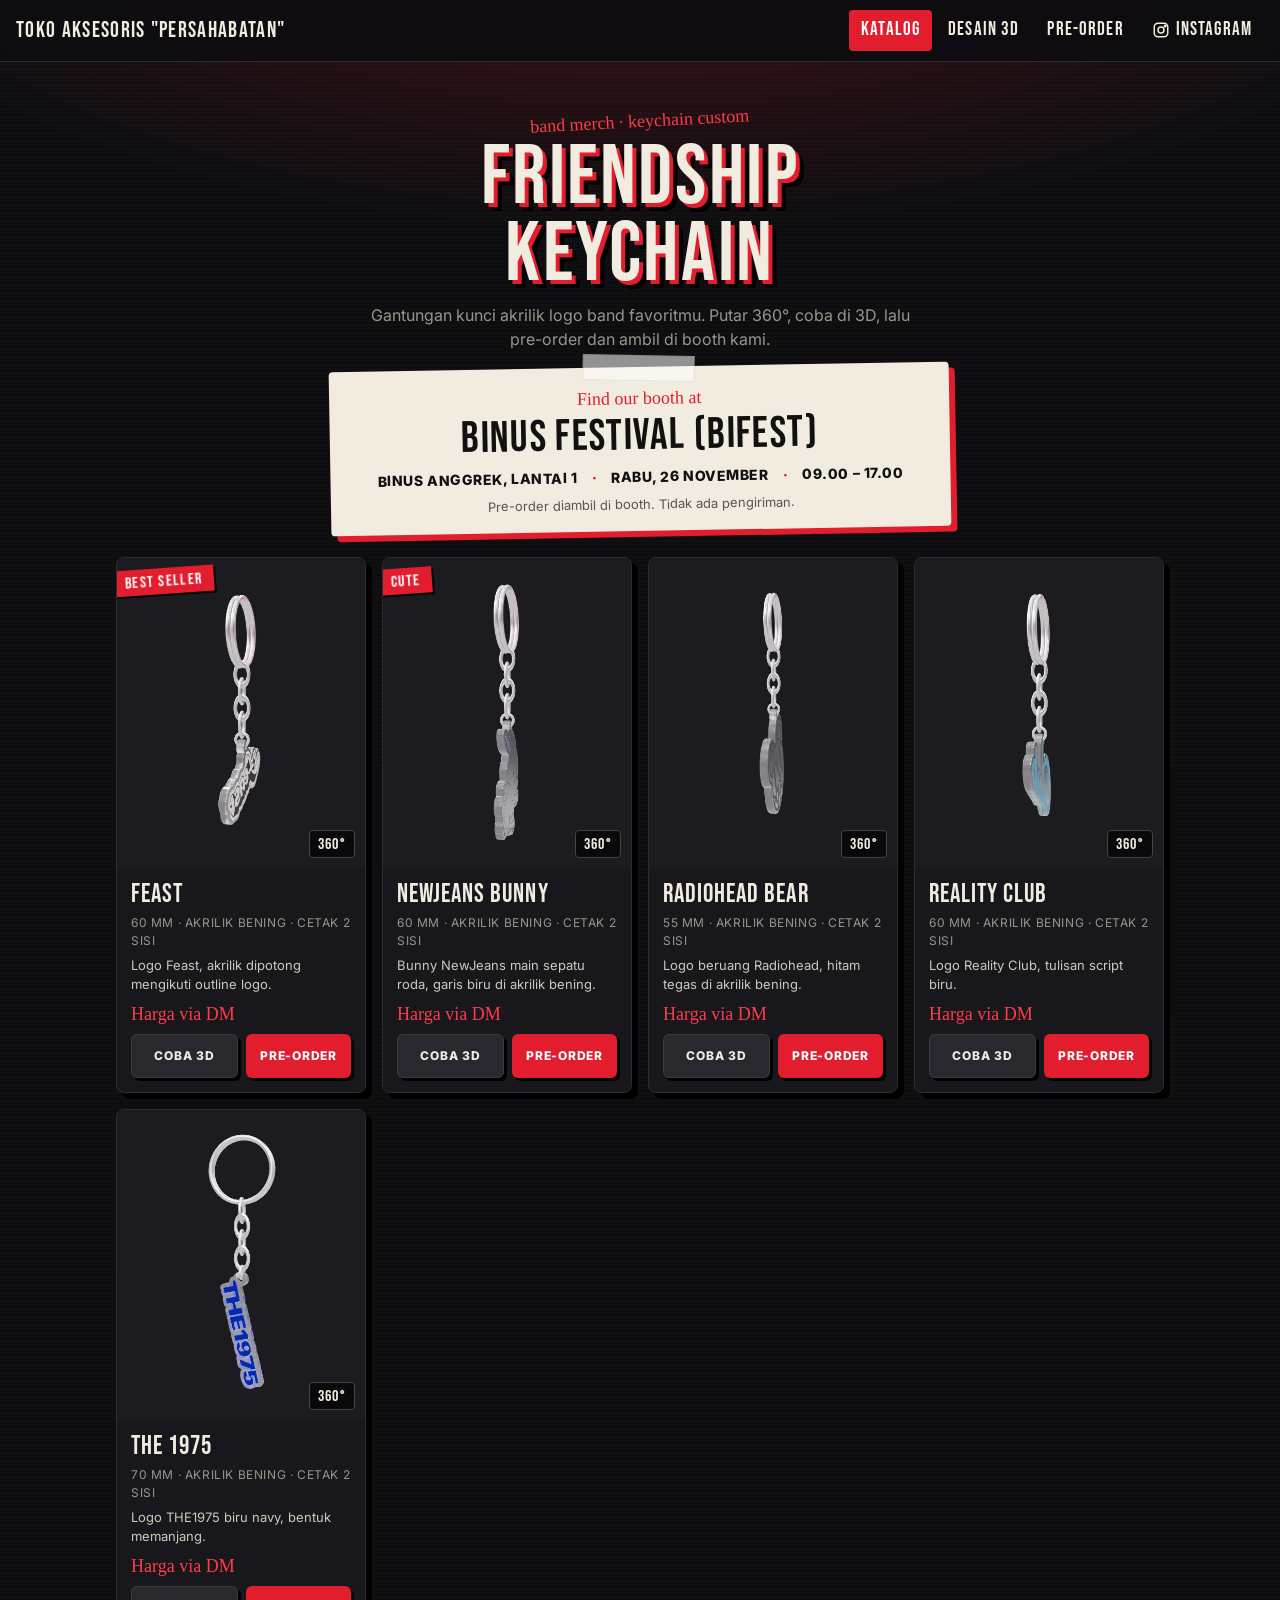
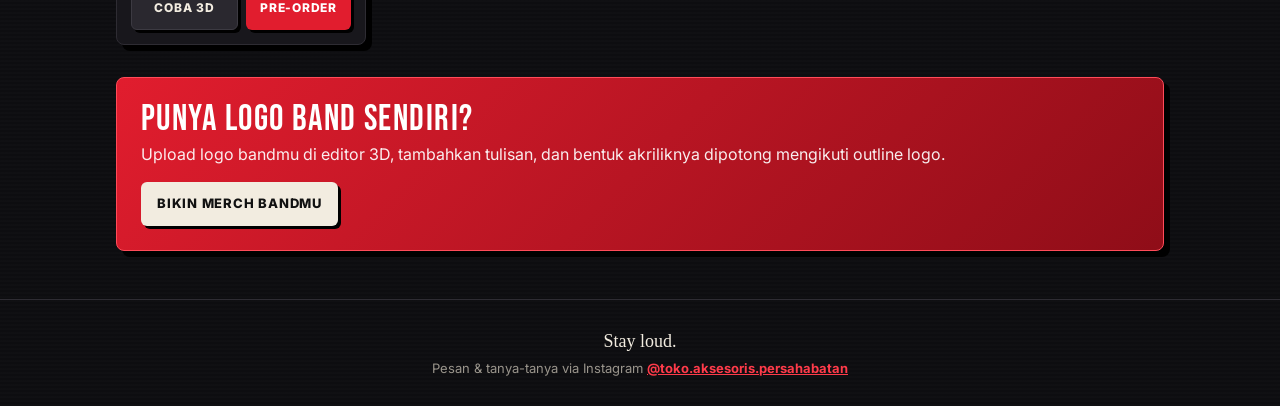
==== index.html @ af5c01f1 "Tambah metadata (Open Graph/Twitter), OG image, favicon, dan QR code poster" ====
<!DOCTYPE html>
<html lang="id">
<head>
<meta charset="UTF-8" />
<meta name="viewport" content="width=device-width, initial-scale=1.0, viewport-fit=cover" />
<title>Friendship KeyChain - Toko Aksesoris "Persahabatan"</title>
<meta name="description" content="Gantungan kunci akrilik logo band custom. Pre-order lewat Instagram, ambil di booth Binus Festival (Bifest)." />
<meta name="theme-color" content="#0d0d10" />
<link rel="canonical" href="https://friendshipmerch.vercel.app/" />
<meta property="og:type" content="website" />
<meta property="og:site_name" content="Friendship KeyChain" />
<meta property="og:url" content="https://friendshipmerch.vercel.app/" />
<meta property="og:title" content="Friendship KeyChain - Toko Aksesoris &quot;Persahabatan&quot;" />
<meta property="og:description" content="Gantungan kunci akrilik logo band custom. Pre-order lewat Instagram, ambil di booth Binus Festival (Bifest)." />
<meta property="og:image" content="https://friendshipmerch.vercel.app/og-image.png" />
<meta property="og:image:width" content="1200" />
<meta property="og:image:height" content="630" />
<meta property="og:image:alt" content="Friendship KeyChain - gantungan kunci akrilik band merch" />
<meta name="twitter:card" content="summary_large_image" />
<meta name="twitter:title" content="Friendship KeyChain - Toko Aksesoris &quot;Persahabatan&quot;" />
<meta name="twitter:description" content="Gantungan kunci akrilik logo band custom. Pre-order lewat Instagram, ambil di booth Binus Festival (Bifest)." />
<meta name="twitter:image" content="https://friendshipmerch.vercel.app/og-image.png" />
<link rel="icon" href="/favicon.svg" type="image/svg+xml" />
<link rel="apple-touch-icon" href="/icon-180.png" />
<link rel="preconnect" href="https://fonts.googleapis.com" />
<link rel="preconnect" href="https://fonts.gstatic.com" crossorigin />
<link rel="stylesheet" href="https://fonts.googleapis.com/css2?family=Bebas+Neue&family=Inter:wght@400;600;800&family=Permanent+Marker&display=swap" />
<link rel="stylesheet" href="assets/site.css" />
<script src="assets/shop.js"></script>
</head>
<body>
<header class="topnav">
  <a class="brand" href="index.html"><span class="shopName"></span></a>
  <nav>
    <a href="index.html" class="active">Katalog</a>
    <a href="desain.html">Desain 3D</a>
    <a href="preorder.html">Pre-order</a>
    <a class="ig igLink" target="_blank" rel="noopener" aria-label="Instagram">
      <svg class="ig-icon" viewBox="0 0 24 24" fill="none" stroke="currentColor" stroke-width="2" aria-hidden="true"><rect x="3" y="3" width="18" height="18" rx="5"/><circle cx="12" cy="12" r="4"/><circle cx="17.5" cy="6.5" r="1" fill="currentColor"/></svg>
      <span class="txt">Instagram</span>
    </a>
  </nav>
</header>

<main class="wrap">
  <section class="hero">
    <div class="kicker">band merch · keychain custom</div>
    <h1>Friendship<br />KeyChain</h1>
    <p>Gantungan kunci akrilik logo band favoritmu. Putar 360°, coba di 3D, lalu pre-order dan ambil di booth kami.</p>
  </section>

  <section class="event" aria-label="Lokasi booth">
    <div class="pin">Find our booth at</div>
    <div class="event-name js-event-nama"></div>
    <div class="event-info"><span class="js-event-lokasi"></span><span class="js-event-hari"></span><span class="js-event-jam"></span></div>
    <div class="event-note">Pre-order diambil di booth. Tidak ada pengiriman.</div>
  </section>

  <div class="grid" id="grid"></div>

  <section class="cta">
    <div>
      <h2>Punya logo band sendiri?</h2>
      <p>Upload logo bandmu di editor 3D, tambahkan tulisan, dan bentuk akriliknya dipotong mengikuti outline logo.</p>
    </div>
    <a class="btn" href="desain.html">Bikin merch bandmu</a>
  </section>
</main>

<footer>
  <span class="tag">Stay loud.</span>
  Pesan &amp; tanya-tanya via Instagram <a class="igLink igHandle" target="_blank" rel="noopener"></a>
</footer>

<script>
  document.querySelectorAll('.shopName').forEach(e => e.textContent = SHOP.nama);
  document.querySelectorAll('.igLink').forEach(a => a.href = SHOP_UTIL.igUrl());
  document.querySelectorAll('.igHandle').forEach(a => a.textContent = '@' + SHOP.instagram);
  for (const k of ['nama', 'lokasi', 'hari', 'jam']) document.querySelectorAll('.js-event-' + k).forEach(e => e.textContent = SHOP.event[k]);

  // Videos play (muted, looping) only while visible, to save battery/data on phones
  const io = 'IntersectionObserver' in window ? new IntersectionObserver(entries => {
    for (const e of entries) {
      const v = e.target;
      if (e.isIntersecting) { loadVideo(v); v.play().catch(() => {}); }
      else v.pause();
    }
  }, { threshold: 0.35 }) : null;
  const reduceMotion = matchMedia('(prefers-reduced-motion: reduce)').matches;
  // MP4 (H.264) for Safari/iPhone + most browsers, WebM (VP9) as fallback for browsers without H.264
  function loadVideo(v) {
    if (v.dataset.loaded || !v.dataset.src) return;
    v.dataset.loaded = '1';
    for (const [src, type] of [[v.dataset.src, 'video/mp4'], [v.dataset.src.replace(/\.mp4$/, '.webm'), 'video/webm']]) {
      const so = document.createElement('source'); so.src = src; so.type = type; v.append(so);
    }
    v.lastElementChild.addEventListener('error', () => v.remove()); // no playable video → keep the still image
    v.load();
  }

  const grid = document.getElementById('grid');
  for (const p of KATALOG) {
    const card = document.createElement('article');
    card.className = 'card';
    card.innerHTML = `
      <div class="thumb">
        <img alt="" loading="lazy">
        <video muted loop playsinline preload="none" aria-hidden="true"></video>
        <span class="badge" hidden></span>
        <span class="spin" hidden>360°</span>
      </div>
      <div class="body">
        <h3></h3>
        <div class="spek"></div>
        <p class="desc"></p>
        <div class="price"></div>
        <div class="btn-row">
          <a class="btn secondary try">Coba 3D</a>
          <a class="btn order">Pre-order</a>
        </div>
      </div>`;
    const img = card.querySelector('img'), vid = card.querySelector('video');
    img.src = p.gambar; img.alt = p.nama;
    if (p.video && !reduceMotion) {
      vid.poster = p.gambar; vid.dataset.src = p.video;
      vid.addEventListener('playing', () => card.classList.add('playing'), { once: true });
      card.querySelector('.spin').hidden = false;
      if (io) io.observe(vid); else { vid.autoplay = true; loadVideo(vid); }
    } else vid.remove();
    card.querySelector('h3').textContent = p.nama;
    if (p.badge) { const bd = card.querySelector('.badge'); bd.textContent = p.badge; bd.hidden = false; }
    card.querySelector('.spek').textContent = p.spek;
    card.querySelector('.desc').textContent = p.deskripsi;
    card.querySelector('.price').textContent = SHOP_UTIL.harga(p.harga);
    card.querySelector('.try').href = 'desain.html?produk=' + encodeURIComponent(p.id);
    card.querySelector('.order').href = 'preorder.html?produk=' + encodeURIComponent(p.id);
    grid.append(card);
  }
</script>
</body>
</html>
---- assets/site.css ----
/* Shared band-merch theme for katalog.html & preorder.html */
* { box-sizing: border-box; }
:root {
  --red: #e11d2e; --red-hi: #ff3b4a; --amber: #ff6a00; --ink: #0d0d10; --ink-2: #141317;
  --paper: #f2ece0; --muted: #9a958c; --card: #18171c; --line: #2e2c33; --field: #1f1e24; --radius: 8px;
  --display: "Bebas Neue", Impact, "Arial Narrow", sans-serif; --marker: "Permanent Marker", "Comic Sans MS", cursive;
}
html { -webkit-text-size-adjust: 100%; }
body {
  margin: 0; font-family: Inter, system-ui, -apple-system, "Segoe UI", sans-serif; color: var(--paper); line-height: 1.5;
  background:
    radial-gradient(1200px 500px at 50% -120px, rgba(225,29,46,.28), transparent 70%),
    repeating-linear-gradient(0deg, rgba(255,255,255,.012) 0 2px, transparent 2px 4px),
    var(--ink);
  min-height: 100vh;
}
a { color: var(--red-hi); }
img { max-width: 100%; display: block; }

/* ---- Top nav ---- */
.topnav {
  position: sticky; top: 0; z-index: 20; display: flex; align-items: center; gap: 8px;
  padding: 10px 16px; padding-top: max(10px, env(safe-area-inset-top));
  background: rgba(13,13,16,.9); backdrop-filter: blur(10px); border-bottom: 1px solid var(--line);
}
.topnav .brand {
  font-family: var(--display); font-size: 22px; letter-spacing: .06em; color: var(--paper); text-decoration: none;
  margin-right: auto; white-space: nowrap; overflow: hidden; text-overflow: ellipsis;
}
.topnav nav { display: flex; gap: 4px; }
.topnav nav a {
  text-decoration: none; color: var(--paper); font-family: var(--display); font-size: 19px; letter-spacing: .06em;
  padding: 6px 12px; border-radius: 4px; white-space: nowrap;
}
.topnav nav a:hover { background: #24222a; }
.topnav nav a.active { background: var(--red); color: #fff; }
.topnav .ig { display: inline-flex; align-items: center; gap: 6px; }
.ig-icon { width: 18px; height: 18px; flex: none; }

/* ---- Layout ---- */
.wrap { max-width: 1080px; margin: 0 auto; padding: 28px 16px 48px; }
.hero { text-align: center; padding: 18px 0 8px; }
.hero .kicker {
  display: inline-block; font-family: var(--marker); color: var(--red-hi); font-size: 18px; transform: rotate(-3deg); margin-bottom: 4px;
}
.hero h1 {
  font-family: var(--display); font-weight: 400; font-size: clamp(44px, 10vw, 84px); line-height: .92; letter-spacing: .03em;
  margin: 0 0 10px; text-transform: uppercase; text-shadow: 4px 4px 0 var(--red), 8px 8px 0 #000;
}
.hero p { margin: 0 auto; color: var(--muted); max-width: 560px; }
.btn {
  display: inline-flex; align-items: center; justify-content: center; gap: 6px; padding: 11px 16px; border-radius: 6px;
  font-weight: 800; font-size: 13px; text-transform: uppercase; letter-spacing: .06em; text-decoration: none; border: none;
  cursor: pointer; background: var(--red); color: #fff; min-height: 44px; font-family: inherit; box-shadow: 3px 3px 0 #000;
}
.btn:active { transform: translate(2px, 2px); box-shadow: 1px 1px 0 #000; }
.btn.secondary { background: #2a282f; color: var(--paper); border: 1px solid #3c3a42; }
.btn.ghost { background: transparent; color: var(--paper); border: 1.5px solid var(--line); box-shadow: none; }
.btn:disabled { opacity: .5; cursor: not-allowed; }
.btn-row { display: flex; gap: 8px; flex-wrap: wrap; }

/* ---- Catalog ---- */
.filters { display: flex; gap: 6px; flex-wrap: wrap; justify-content: center; margin: 22px 0; }
.filters button {
  border: 1.5px solid var(--line); background: var(--card); color: var(--paper); padding: 6px 16px; border-radius: 4px;
  font-family: var(--display); font-size: 19px; letter-spacing: .06em; cursor: pointer; min-height: 38px;
}
.filters button.active { background: var(--red); color: #fff; border-color: var(--red); }
.grid { display: grid; grid-template-columns: repeat(auto-fill, minmax(230px, 1fr)); gap: 16px; }
.card {
  background: var(--card); border-radius: var(--radius); overflow: hidden; display: flex; flex-direction: column;
  border: 1px solid var(--line); box-shadow: 6px 6px 0 #000; transition: transform .15s, box-shadow .15s;
}
.card:hover { transform: translate(-2px, -2px); box-shadow: 8px 8px 0 var(--red); }
.card .thumb { aspect-ratio: 4 / 5; background: #111; overflow: hidden; position: relative; }
.card .thumb img, .card .thumb video { width: 100%; height: 100%; object-fit: cover; }
.card .thumb video { position: absolute; inset: 0; opacity: 0; transition: opacity .3s; }
.card.playing .thumb video { opacity: 1; }
.card .spin {
  position: absolute; right: 10px; bottom: 10px; background: rgba(0,0,0,.65); color: var(--paper); border: 1px solid #444;
  font-family: var(--display); font-size: 16px; letter-spacing: .06em; padding: 2px 8px 0; border-radius: 4px;
}

/* ---- Event banner (booth info) ---- */
.event {
  margin: 8px auto 26px; max-width: 620px; text-align: center; padding: 18px 18px 16px; position: relative;
  background: #f2ece0; color: #111; border-radius: 4px; transform: rotate(-1deg); box-shadow: 6px 6px 0 var(--red);
}
.event::before { /* tape */
  content: ""; position: absolute; top: -12px; left: 50%; width: 110px; height: 24px; transform: translateX(-50%) rotate(2deg);
  background: rgba(255,255,255,.55); border: 1px solid rgba(0,0,0,.08);
}
.event .pin { font-family: var(--marker); font-size: 18px; color: var(--red); }
.event-name { font-family: var(--display); font-size: clamp(30px, 7vw, 44px); line-height: 1; letter-spacing: .03em; margin: 2px 0 8px; }
.event-info { display: flex; flex-wrap: wrap; justify-content: center; gap: 6px 14px; font-weight: 800; font-size: 14px; text-transform: uppercase; letter-spacing: .04em; }
.event-info span + span::before { content: "·"; margin-right: 14px; color: var(--red); }
.event-note { margin-top: 8px; font-size: 13px; color: #555; }
.pickup {
  border: 1.5px dashed var(--red); border-radius: 6px; padding: 12px 14px; background: #1c1013; font-size: 14px;
}
.pickup strong { display: block; font-family: var(--display); font-size: 22px; font-weight: 400; letter-spacing: .05em; color: var(--paper); }
.card .badge {
  position: absolute; top: 10px; left: -4px; background: var(--red); color: #fff; font-family: var(--display); font-size: 16px;
  letter-spacing: .08em; padding: 2px 12px 0; transform: rotate(-4deg); box-shadow: 2px 2px 0 #000;
}
.card .body { padding: 14px; display: flex; flex-direction: column; gap: 6px; flex: 1; }
.card h3 { margin: 0; font-family: var(--display); font-weight: 400; font-size: 26px; letter-spacing: .04em; line-height: 1; }
.card .spek { font-size: 12px; color: var(--muted); text-transform: uppercase; letter-spacing: .05em; }
.card .desc { font-size: 13px; margin: 0; flex: 1; color: #cfc9bd; }
.card .price { font-family: var(--marker); color: var(--red-hi); font-size: 18px; }
.card .btn-row .btn { flex: 1; padding: 10px; font-size: 12px; }
.cta {
  margin-top: 32px; background: linear-gradient(135deg, var(--red), #8f0d18); color: #fff; border-radius: var(--radius);
  padding: 24px; display: flex; gap: 16px; align-items: center; justify-content: space-between; flex-wrap: wrap;
  box-shadow: 6px 6px 0 #000; border: 1px solid #ff4b59;
}
.cta h2 { margin: 0 0 4px; font-family: var(--display); font-weight: 400; font-size: 36px; letter-spacing: .04em; line-height: 1; }
.cta p { margin: 0; opacity: .92; }
.cta .btn { background: var(--paper); color: #111; }

/* ---- Pre-order form ---- */
.po { display: grid; grid-template-columns: 1fr 340px; gap: 20px; align-items: start; }
.panel { background: var(--card); border-radius: var(--radius); padding: 18px; border: 1px solid var(--line); box-shadow: 6px 6px 0 #000; }
.panel h2 { font-family: var(--display); font-weight: 400; font-size: 28px; letter-spacing: .05em; margin: 0 0 4px; line-height: 1; }
.panel h2 + .hint { margin-top: 0; }
fieldset { border: none; padding: 0; margin: 0 0 18px; }
legend { font-family: var(--display); font-size: 22px; letter-spacing: .08em; color: var(--red-hi); margin-bottom: 6px; }
.field { margin-bottom: 12px; }
.field label { display: block; font-weight: 600; font-size: 14px; margin-bottom: 4px; }
.field label .req { color: var(--red-hi); }
.field input, .field select, .field textarea {
  width: 100%; padding: 11px 12px; border-radius: 6px; border: 1.5px solid var(--line); font-size: 16px; /* 16px = no iOS zoom */
  background: var(--field); color: var(--paper); font-family: inherit; color-scheme: dark;
}
.field input::placeholder, .field textarea::placeholder { color: #6f6a62; }
.field textarea { min-height: 84px; resize: vertical; }
.field input:focus, .field select:focus, .field textarea:focus { outline: none; border-color: var(--red); box-shadow: 0 0 0 3px rgba(225,29,46,.25); }
.field.invalid input, .field.invalid select, .field.invalid textarea { border-color: var(--red-hi); }
.field .err { color: #ff6b75; font-size: 12px; margin-top: 4px; display: none; }
.field.invalid .err { display: block; }
.two { display: grid; grid-template-columns: 1fr 1fr; gap: 12px; }
.hint { font-size: 12px; color: var(--muted); margin: 4px 0 0; }
.radio-row { display: flex; gap: 8px; flex-wrap: wrap; }
.radio-row label {
  display: flex; align-items: center; gap: 6px; border: 1.5px solid var(--line); border-radius: 6px; padding: 10px 12px;
  font-weight: 600; font-size: 14px; cursor: pointer; flex: 1; min-width: 130px; margin: 0; background: var(--field);
}
.radio-row input { accent-color: var(--red); width: 18px; height: 18px; }
.radio-row label:has(input:checked) { border-color: var(--red); background: #2a1216; }
.design-box { border: 1.5px dashed #4a4750; border-radius: 6px; padding: 12px; display: flex; gap: 12px; align-items: center; }
.design-box img { width: 84px; height: 105px; object-fit: cover; border-radius: 4px; background: #000; flex: none; }
.design-box .info { font-size: 13px; flex: 1; min-width: 0; }
.design-box .info ul { margin: 4px 0 0; padding-left: 18px; }
.summary { position: sticky; top: 76px; }
.summary pre {
  white-space: pre-wrap; word-break: break-word; font-family: ui-monospace, "SFMono-Regular", Menlo, monospace; font-size: 12.5px;
  background: #0f0e12; color: #e8e2d5; border: 1px solid var(--line); border-radius: 6px; padding: 12px; margin: 10px 0;
  max-height: 46vh; overflow: auto;
}
.summary .btn { width: 100%; margin-top: 8px; }
.toast {
  position: fixed; left: 50%; bottom: max(20px, env(safe-area-inset-bottom)); transform: translateX(-50%) translateY(20px);
  background: var(--red); color: #fff; padding: 12px 18px; border-radius: 6px; font-size: 14px; font-weight: 700; opacity: 0;
  pointer-events: none; transition: all .25s; z-index: 50; max-width: calc(100% - 32px); text-align: center; box-shadow: 3px 3px 0 #000;
}
.toast.show { opacity: 1; transform: translateX(-50%) translateY(0); }
.steps { counter-reset: s; list-style: none; padding: 0; margin: 12px 0 0; font-size: 13px; color: #cfc9bd; }
.steps li { counter-increment: s; position: relative; padding-left: 30px; margin-bottom: 8px; min-height: 22px; }
.steps li::before {
  content: counter(s); position: absolute; left: 0; top: 0; width: 22px; height: 22px; border-radius: 4px; background: var(--red); color: #fff;
  font-family: var(--display); font-size: 15px; display: grid; place-items: center;
}

footer { text-align: center; color: var(--muted); font-size: 13px; padding: 28px 16px calc(28px + env(safe-area-inset-bottom)); border-top: 1px solid var(--line); }
footer a { font-weight: 700; }
footer .tag { display: block; font-family: var(--marker); color: var(--paper); font-size: 18px; margin-bottom: 4px; }

@media (max-width: 820px) {
  .po { grid-template-columns: 1fr; }
  .summary { position: static; }
}
@media (max-width: 560px) {
  .topnav { padding: 8px 10px; }
  .topnav .brand { display: none; }
  .topnav nav { width: 100%; justify-content: space-between; }
  .topnav nav a { padding: 6px 10px; font-size: 18px; }
  .topnav .ig .txt { display: none; }
  .wrap { padding: 18px 12px 40px; }
  .grid { grid-template-columns: 1fr 1fr; gap: 12px; }
  .card { box-shadow: 4px 4px 0 #000; }
  .card .body { padding: 10px; }
  .card h3 { font-size: 21px; }
  .card .desc { display: none; }
  .card .btn-row { flex-direction: column; }
  .two { grid-template-columns: 1fr; }
  .cta { padding: 18px; }
  .cta .btn { width: 100%; }
  .event-info { flex-direction: column; gap: 2px; }
  .event-info span + span::before { content: none; }
}
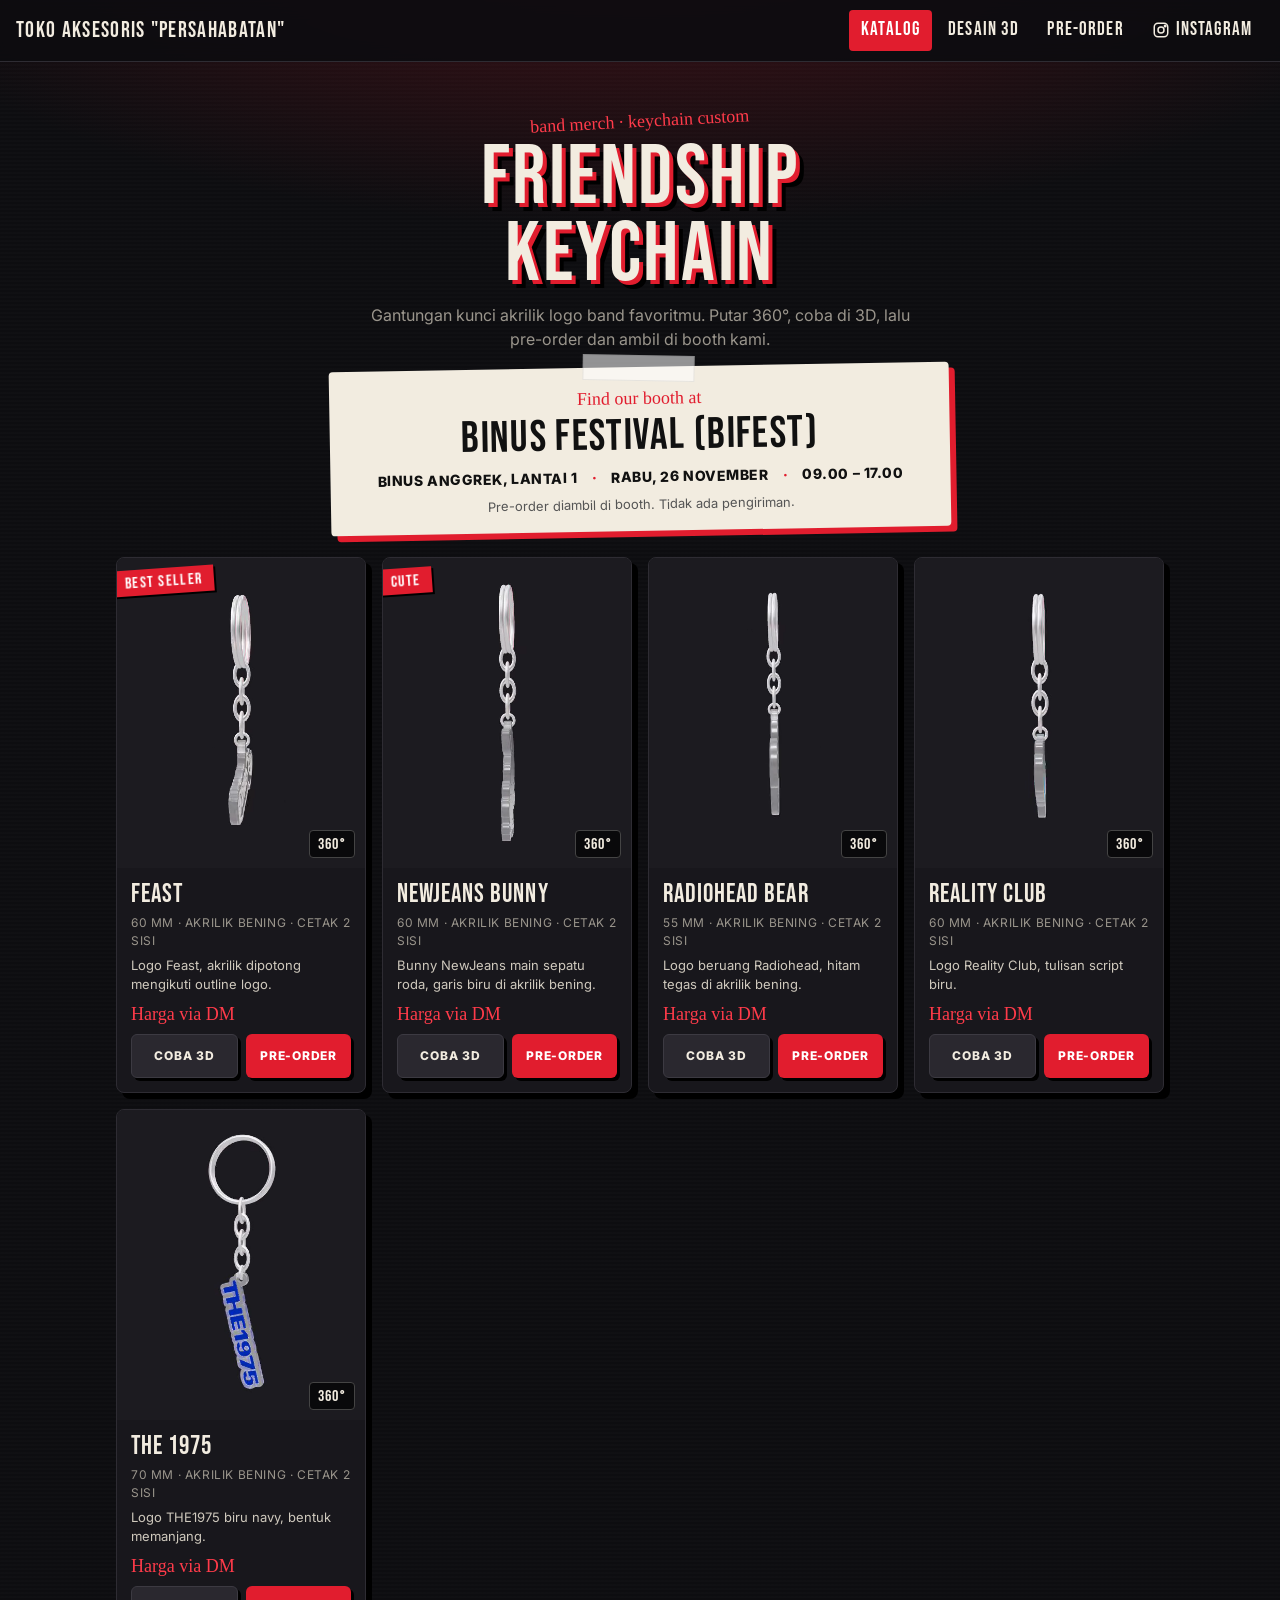
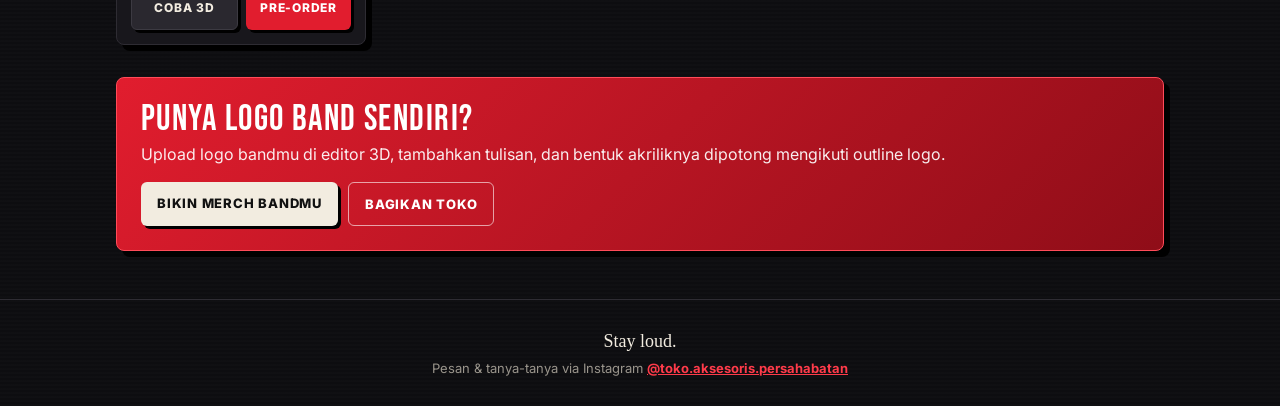
==== commit a5e38c4e: "OG image pakai nama toko, tambah tombol Bagikan, sitemap.xml & robots.txt" ====
--- a/index.html
+++ b/index.html
@@ -63,7 +63,10 @@
       <h2>Punya logo band sendiri?</h2>
       <p>Upload logo bandmu di editor 3D, tambahkan tulisan, dan bentuk akriliknya dipotong mengikuti outline logo.</p>
     </div>
-    <a class="btn" href="desain.html">Bikin merch bandmu</a>
+    <div class="cta-actions">
+      <a class="btn" href="desain.html">Bikin merch bandmu</a>
+      <button class="btn ghost" id="shareBtn" type="button">Bagikan toko</button>
+    </div>
   </section>
 </main>
 
@@ -77,6 +80,19 @@
   document.querySelectorAll('.igLink').forEach(a => a.href = SHOP_UTIL.igUrl());
   document.querySelectorAll('.igHandle').forEach(a => a.textContent = '@' + SHOP.instagram);
   for (const k of ['nama', 'lokasi', 'hari', 'jam']) document.querySelectorAll('.js-event-' + k).forEach(e => e.textContent = SHOP.event[k]);
+
+  // Share button: native share sheet on phones, otherwise copy the link
+  const shareBtn = document.getElementById('shareBtn');
+  if (shareBtn) {
+    const url = location.href.split(/[?#]/)[0];
+    const data = { title: SHOP.nama, text: 'Gantungan kunci akrilik logo band custom - ' + SHOP.nama, url };
+    shareBtn.onclick = async () => {
+      if (navigator.share) { try { await navigator.share(data); return; } catch (e) { if (e.name === 'AbortError') return; } }
+      try { await navigator.clipboard.writeText(url); shareBtn.textContent = 'Link tersalin!'; }
+      catch { shareBtn.textContent = url; }
+      setTimeout(() => (shareBtn.textContent = 'Bagikan toko'), 2500);
+    };
+  }
 
   // Videos play (muted, looping) only while visible, to save battery/data on phones
   const io = 'IntersectionObserver' in window ? new IntersectionObserver(entries => {
--- a/assets/site.css
+++ b/assets/site.css
@@ -117,6 +117,9 @@
 .cta h2 { margin: 0 0 4px; font-family: var(--display); font-weight: 400; font-size: 36px; letter-spacing: .04em; line-height: 1; }
 .cta p { margin: 0; opacity: .92; }
 .cta .btn { background: var(--paper); color: #111; }
+.cta-actions { display: flex; gap: 10px; flex-wrap: wrap; align-items: center; }
+.cta-actions .btn.ghost { background: transparent; color: #fff; border-color: rgba(255,255,255,.6); box-shadow: none; }
+@media (max-width: 560px) { .cta-actions { width: 100%; } .cta-actions .btn { flex: 1; } }
 
 /* ---- Pre-order form ---- */
 .po { display: grid; grid-template-columns: 1fr 340px; gap: 20px; align-items: start; }
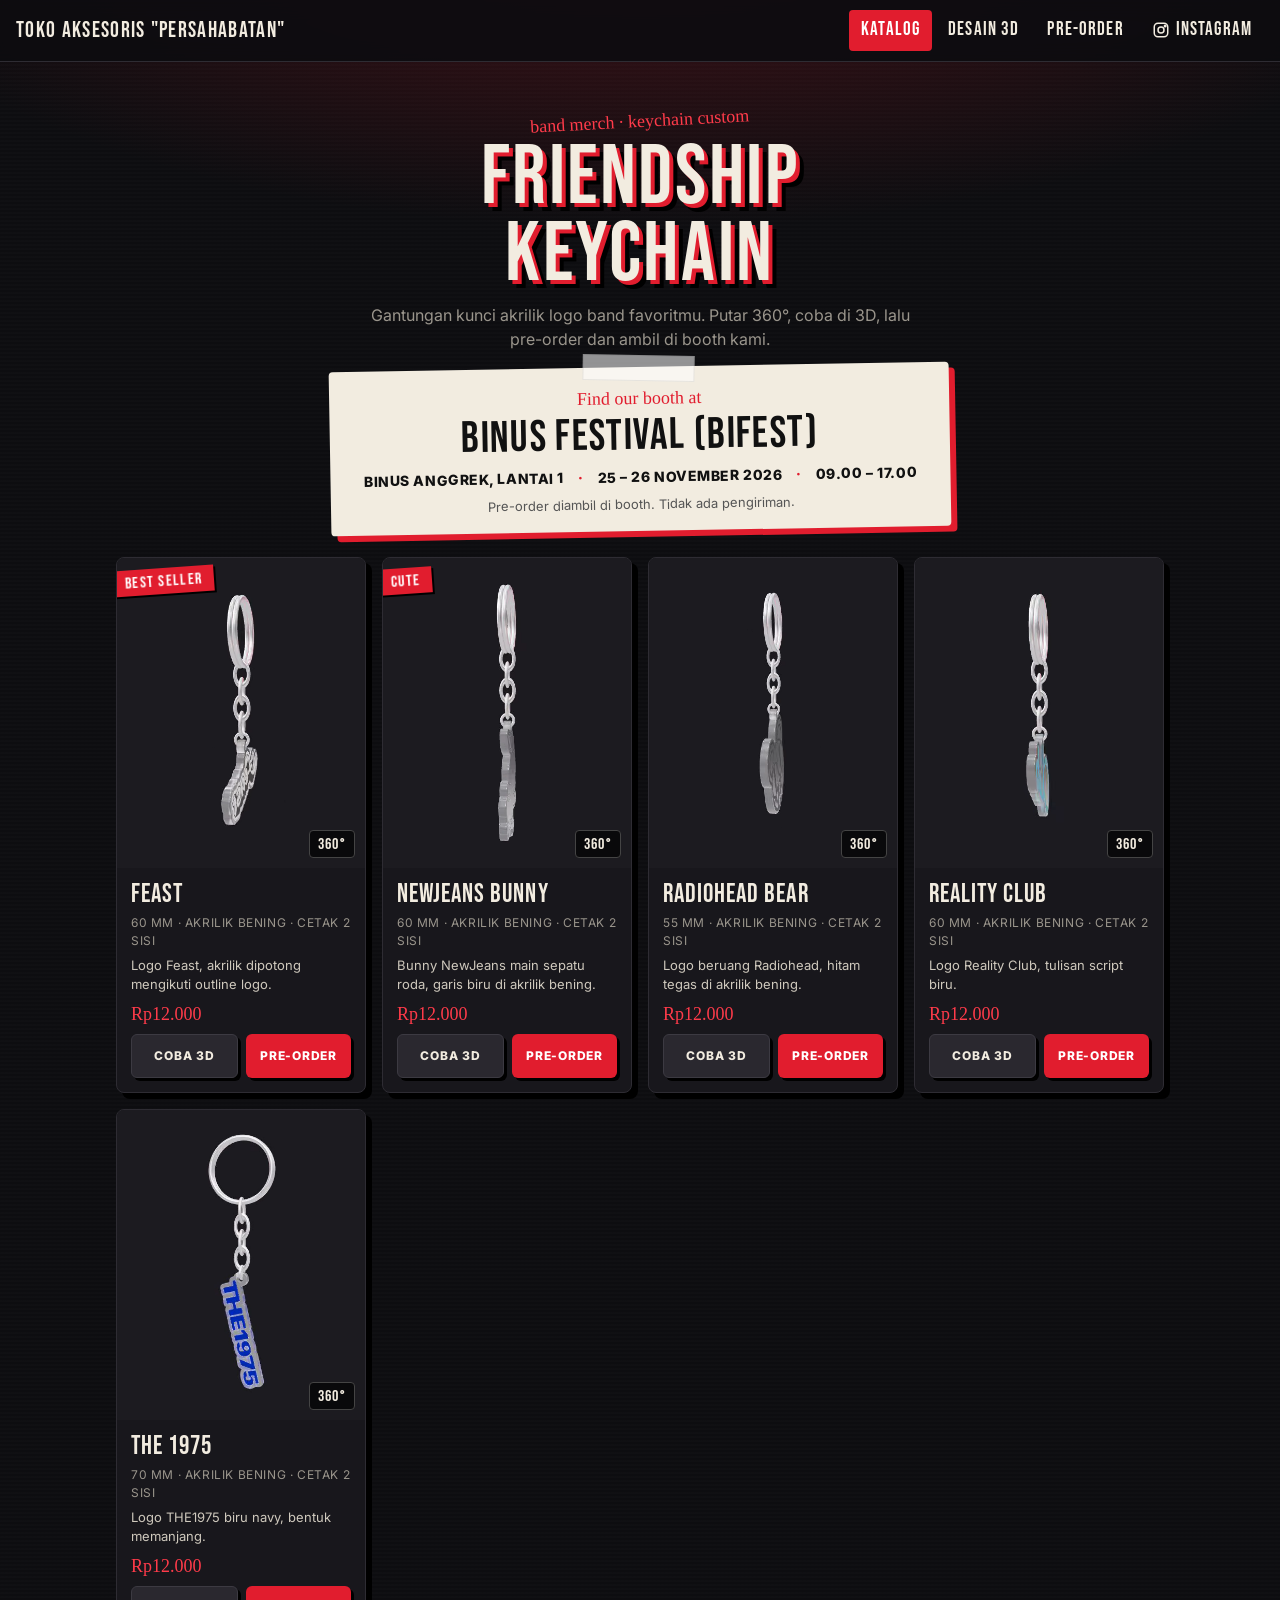
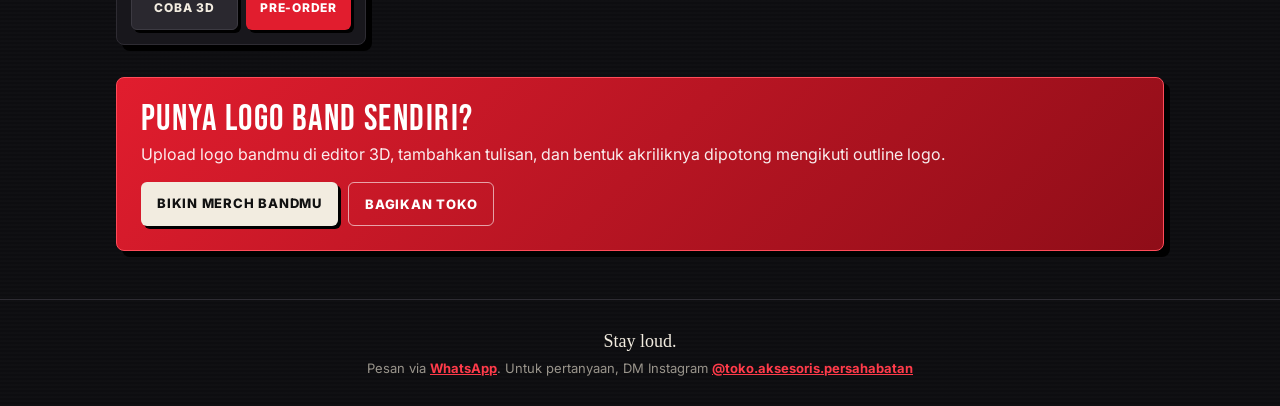
==== commit a8c36d89: "Konfigurasi WhatsApp untuk pre-order" ====
--- a/index.html
+++ b/index.html
@@ -4,21 +4,21 @@
 <meta charset="UTF-8" />
 <meta name="viewport" content="width=device-width, initial-scale=1.0, viewport-fit=cover" />
 <title>Friendship KeyChain - Toko Aksesoris "Persahabatan"</title>
-<meta name="description" content="Gantungan kunci akrilik logo band custom. Pre-order lewat Instagram, ambil di booth Binus Festival (Bifest)." />
+<meta name="description" content="Gantungan kunci akrilik logo band custom. Pre-order lewat WhatsApp, ambil di booth Binus Festival (Bifest)." />
 <meta name="theme-color" content="#0d0d10" />
 <link rel="canonical" href="https://friendshipmerch.vercel.app/" />
 <meta property="og:type" content="website" />
 <meta property="og:site_name" content="Friendship KeyChain" />
 <meta property="og:url" content="https://friendshipmerch.vercel.app/" />
 <meta property="og:title" content="Friendship KeyChain - Toko Aksesoris &quot;Persahabatan&quot;" />
-<meta property="og:description" content="Gantungan kunci akrilik logo band custom. Pre-order lewat Instagram, ambil di booth Binus Festival (Bifest)." />
+<meta property="og:description" content="Gantungan kunci akrilik logo band custom. Pre-order lewat WhatsApp, ambil di booth Binus Festival (Bifest)." />
 <meta property="og:image" content="https://friendshipmerch.vercel.app/og-image.png" />
 <meta property="og:image:width" content="1200" />
 <meta property="og:image:height" content="630" />
 <meta property="og:image:alt" content="Friendship KeyChain - gantungan kunci akrilik band merch" />
 <meta name="twitter:card" content="summary_large_image" />
 <meta name="twitter:title" content="Friendship KeyChain - Toko Aksesoris &quot;Persahabatan&quot;" />
-<meta name="twitter:description" content="Gantungan kunci akrilik logo band custom. Pre-order lewat Instagram, ambil di booth Binus Festival (Bifest)." />
+<meta name="twitter:description" content="Gantungan kunci akrilik logo band custom. Pre-order lewat WhatsApp, ambil di booth Binus Festival (Bifest)." />
 <meta name="twitter:image" content="https://friendshipmerch.vercel.app/og-image.png" />
 <link rel="icon" href="/favicon.svg" type="image/svg+xml" />
 <link rel="apple-touch-icon" href="/icon-180.png" />
@@ -72,7 +72,7 @@
 
 <footer>
   <span class="tag">Stay loud.</span>
-  Pesan &amp; tanya-tanya via Instagram <a class="igLink igHandle" target="_blank" rel="noopener"></a>
+  Pesan via <a href="preorder.html">WhatsApp</a>. Untuk pertanyaan, DM Instagram <a class="igLink igHandle" target="_blank" rel="noopener"></a>
 </footer>
 
 <script>
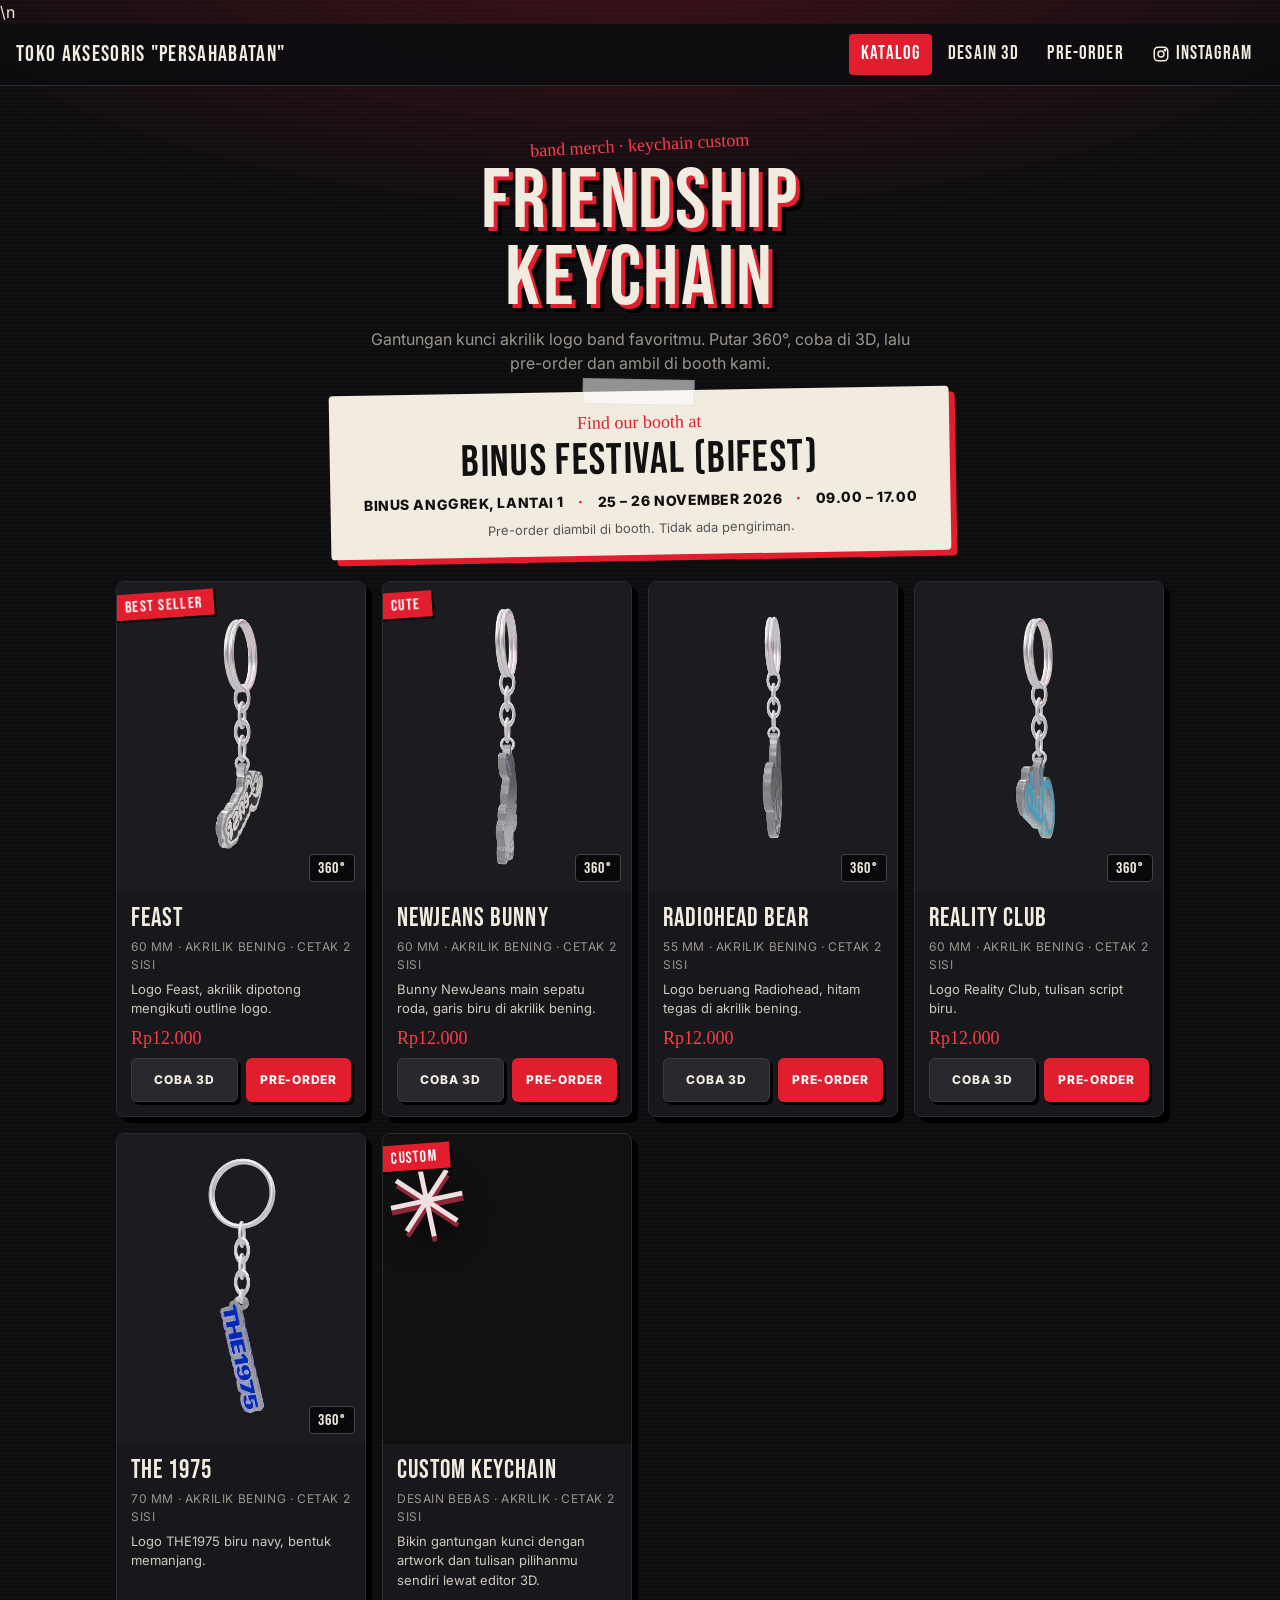
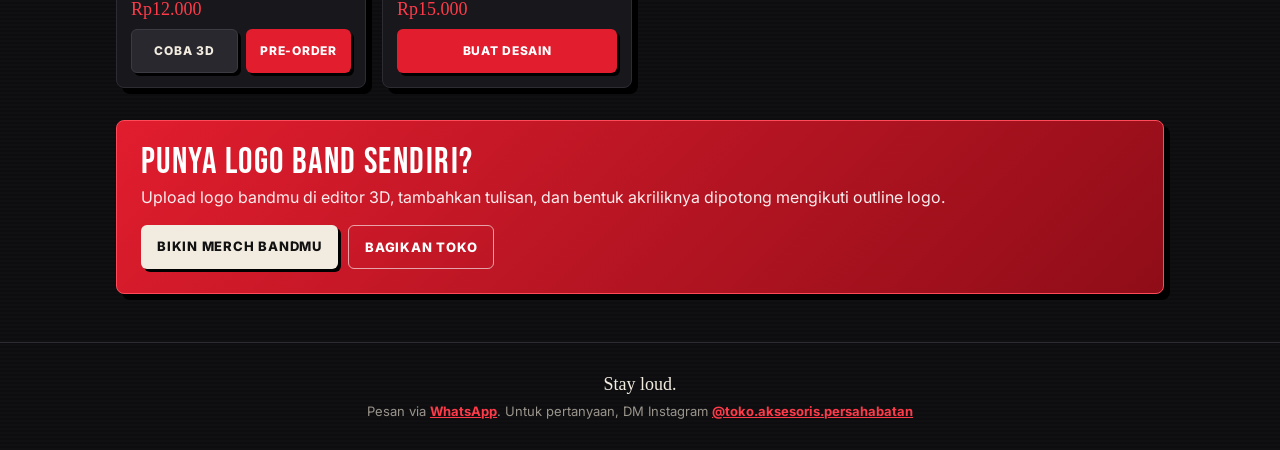
==== commit 8669290c: "Add Rp15k custom keychain card to catalog" ====
--- a/index.html
+++ b/index.html
@@ -27,7 +27,7 @@
 <link rel="stylesheet" href="https://fonts.googleapis.com/css2?family=Bebas+Neue&family=Inter:wght@400;600;800&family=Permanent+Marker&display=swap" />
 <link rel="stylesheet" href="assets/site.css" />
 <script src="assets/shop.js"></script>
-</head>
+<style>\n.custom-thumb{display:grid;place-items:center;background:radial-gradient(circle at 50% 45%,#44202a 0,#171216 58%,#0d0d10 100%)}.custom-mark{font-size:100px;line-height:1;color:#f0dfe1;text-shadow:0 5px 0 #8f2737,0 12px 28px #000;transform:rotate(-12deg)}\n</style>\n</head>
 <body>
 <header class="topnav">
   <a class="brand" href="index.html"><span class="shopName"></span></a>
@@ -152,6 +152,25 @@
     card.querySelector('.order').href = 'preorder.html?produk=' + encodeURIComponent(p.id);
     grid.append(card);
   }
+
+  // Dedicated custom-design product: opens the blank editor directly.
+  const customCard = document.createElement('article');
+  customCard.className = 'card custom-product';
+  customCard.innerHTML = `
+    <div class="thumb custom-thumb" aria-label="Desain gantungan kunci custom">
+      <div class="custom-mark" aria-hidden="true">✳</div>
+      <span class="badge">Custom</span>
+    </div>
+    <div class="body">
+      <h3>Custom Keychain</h3>
+      <div class="spek">Desain bebas · akrilik · cetak 2 sisi</div>
+      <p class="desc">Bikin gantungan kunci dengan artwork dan tulisan pilihanmu sendiri lewat editor 3D.</p>
+      <div class="price">Rp15.000</div>
+      <div class="btn-row">
+        <a class="btn order" href="desain.html">Buat Desain</a>
+      </div>
+    </div>`;
+  grid.append(customCard);
 </script>
 </body>
 </html>
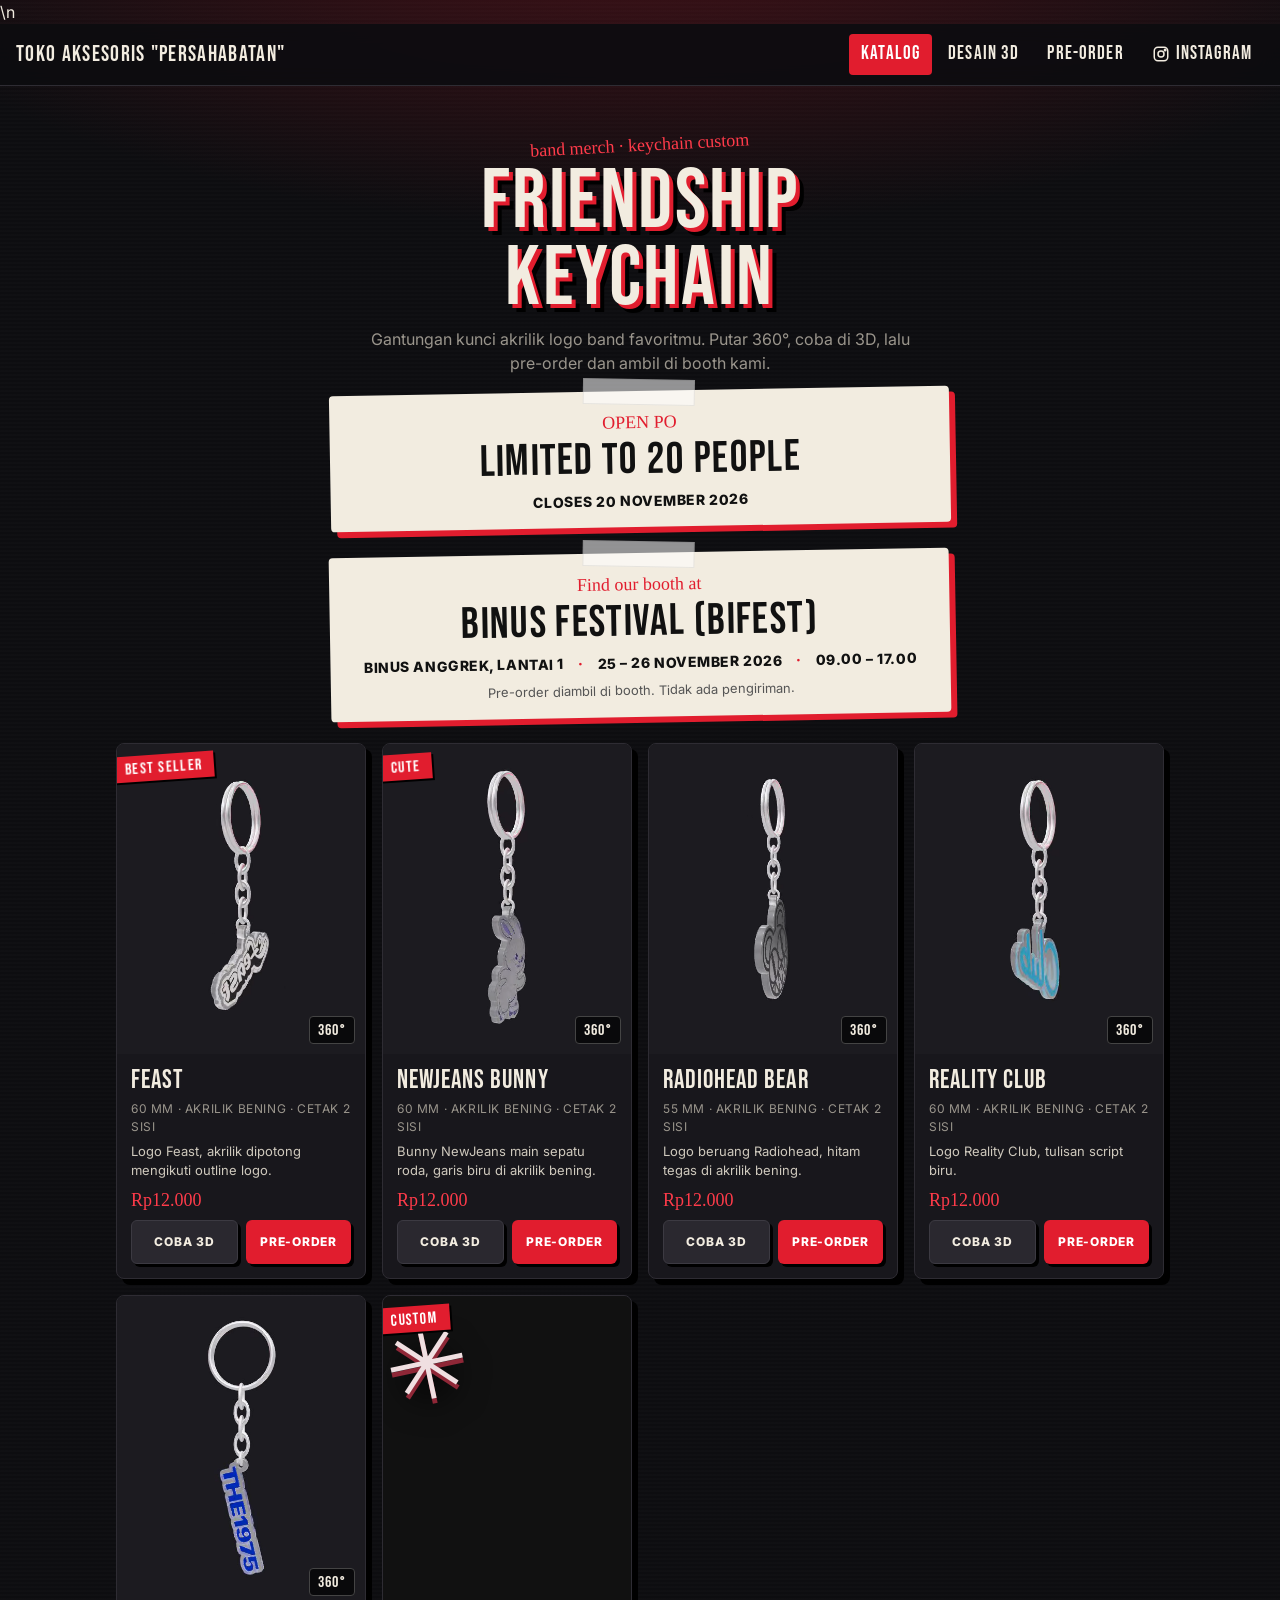
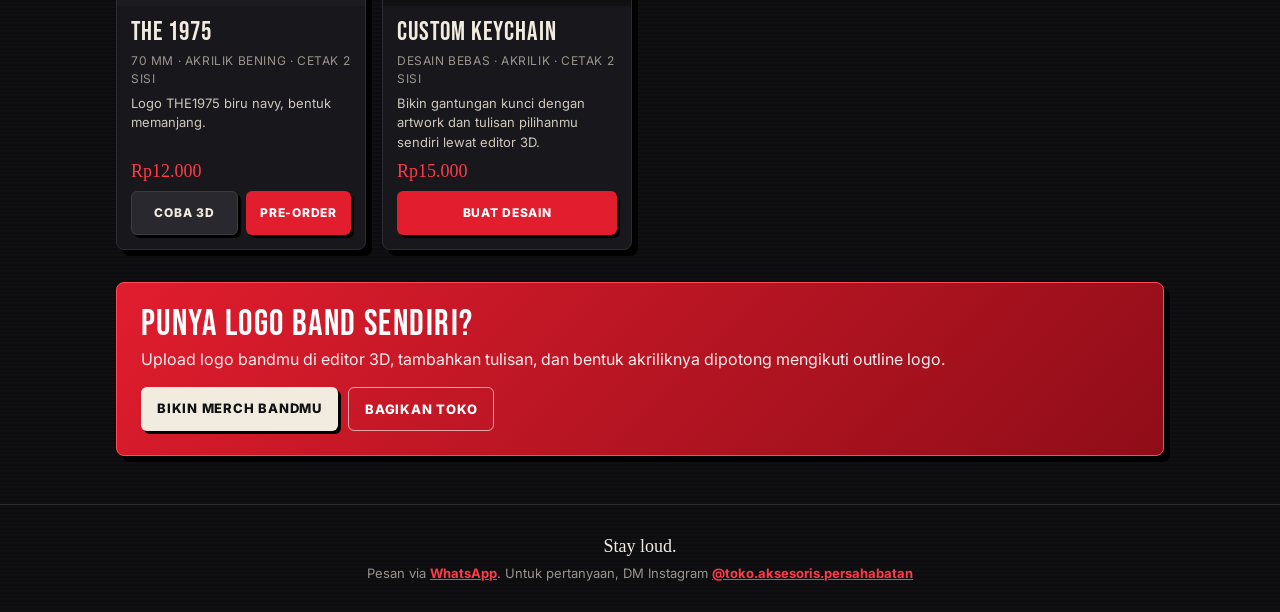
==== commit 017f5308: "Add Open PO limit and closing date" ====
--- a/index.html
+++ b/index.html
@@ -47,6 +47,12 @@
     <div class="kicker">band merch · keychain custom</div>
     <h1>Friendship<br />KeyChain</h1>
     <p>Gantungan kunci akrilik logo band favoritmu. Putar 360°, coba di 3D, lalu pre-order dan ambil di booth kami.</p>
+  </section>
+
+  <section class="event" aria-label="Open PO">
+    <div class="pin">OPEN PO</div>
+    <div class="event-name">LIMITED TO 20 PEOPLE</div>
+    <div class="event-info"><span>Closes 20 November 2026</span></div>
   </section>
 
   <section class="event" aria-label="Lokasi booth">
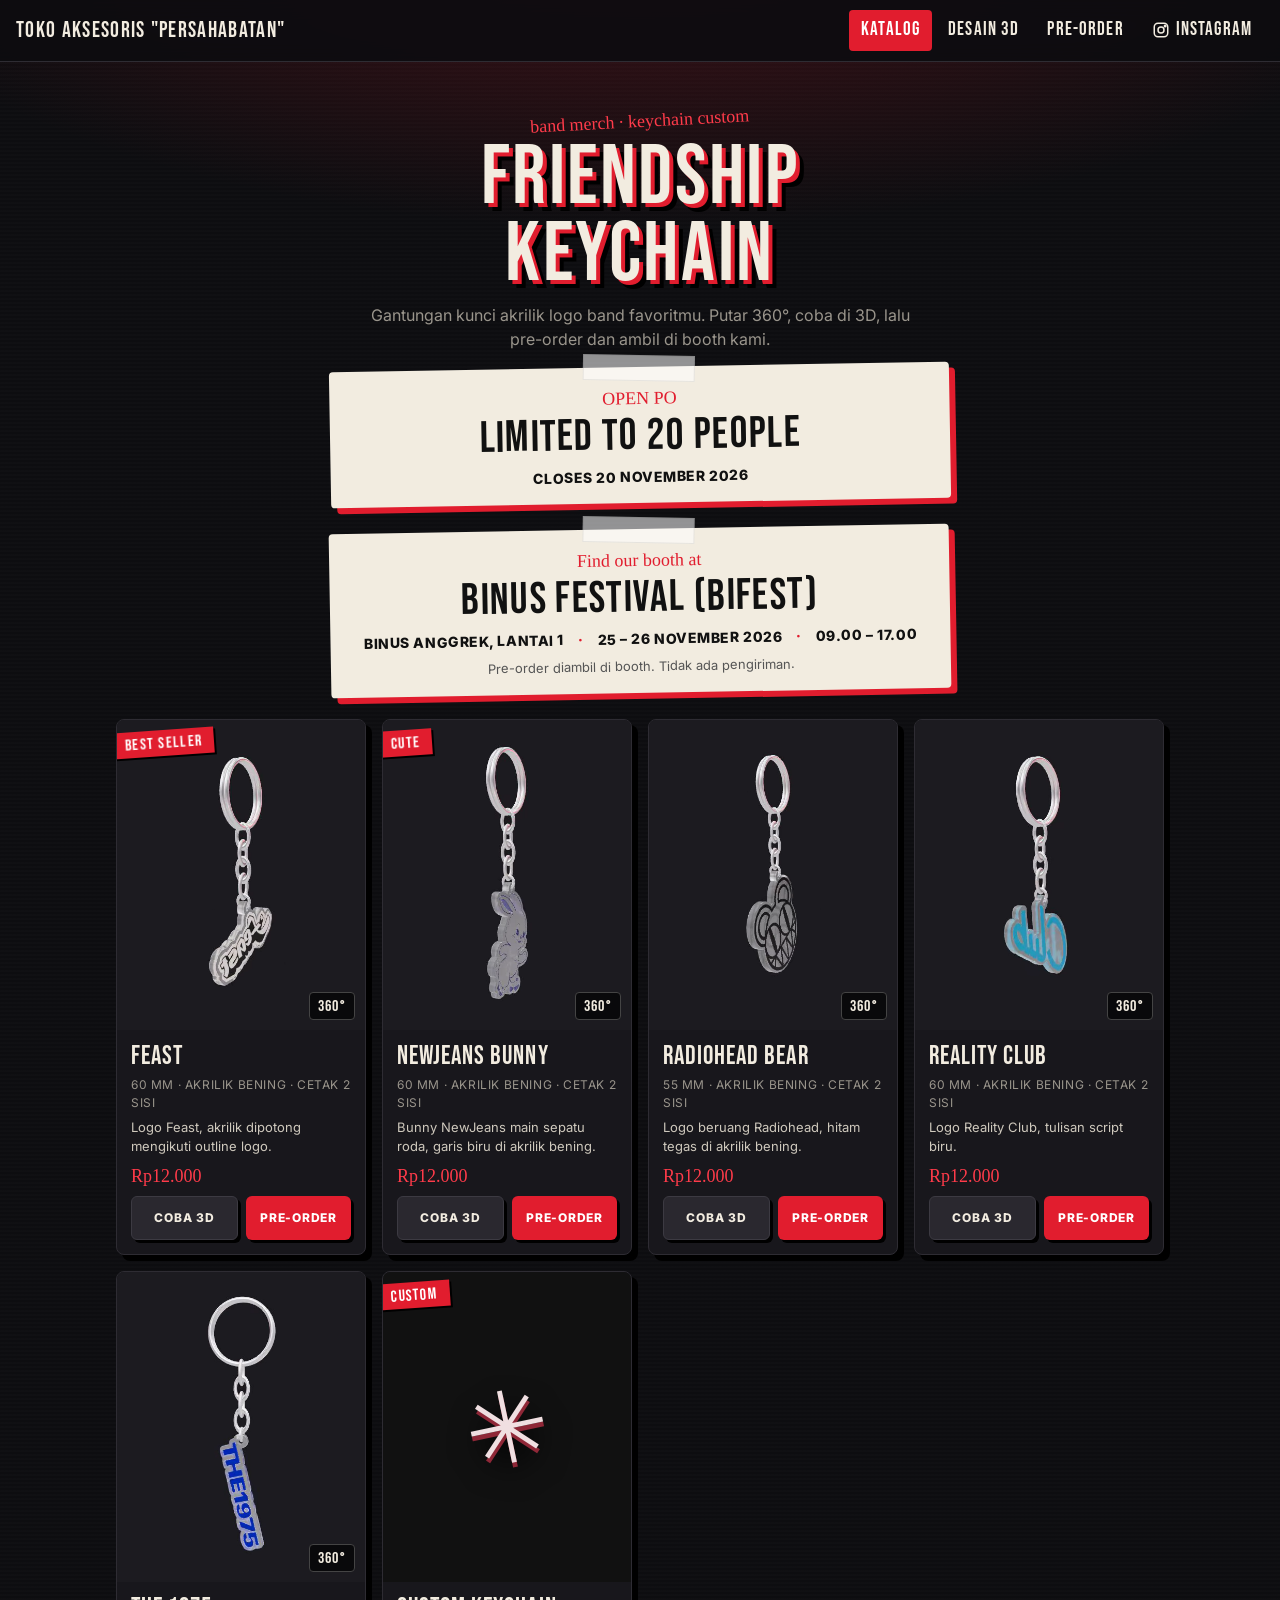
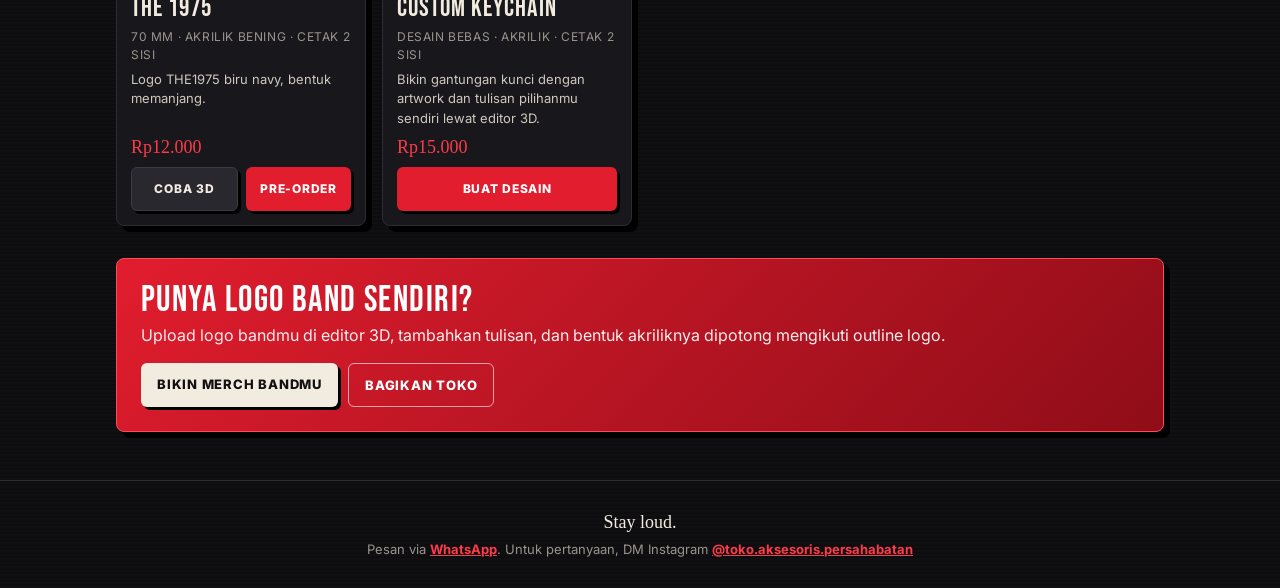
==== commit 10cce7c9: "Fix literal newline text above catalog" ====
--- a/index.html
+++ b/index.html
@@ -27,7 +27,11 @@
 <link rel="stylesheet" href="https://fonts.googleapis.com/css2?family=Bebas+Neue&family=Inter:wght@400;600;800&family=Permanent+Marker&display=swap" />
 <link rel="stylesheet" href="assets/site.css" />
 <script src="assets/shop.js"></script>
-<style>\n.custom-thumb{display:grid;place-items:center;background:radial-gradient(circle at 50% 45%,#44202a 0,#171216 58%,#0d0d10 100%)}.custom-mark{font-size:100px;line-height:1;color:#f0dfe1;text-shadow:0 5px 0 #8f2737,0 12px 28px #000;transform:rotate(-12deg)}\n</style>\n</head>
+<style>
+.custom-thumb{display:grid;place-items:center;background:radial-gradient(circle at 50% 45%,#44202a 0,#171216 58%,#0d0d10 100%)}
+.custom-mark{font-size:100px;line-height:1;color:#f0dfe1;text-shadow:0 5px 0 #8f2737,0 12px 28px #000;transform:rotate(-12deg)}
+</style>
+</head>
 <body>
 <header class="topnav">
   <a class="brand" href="index.html"><span class="shopName"></span></a>
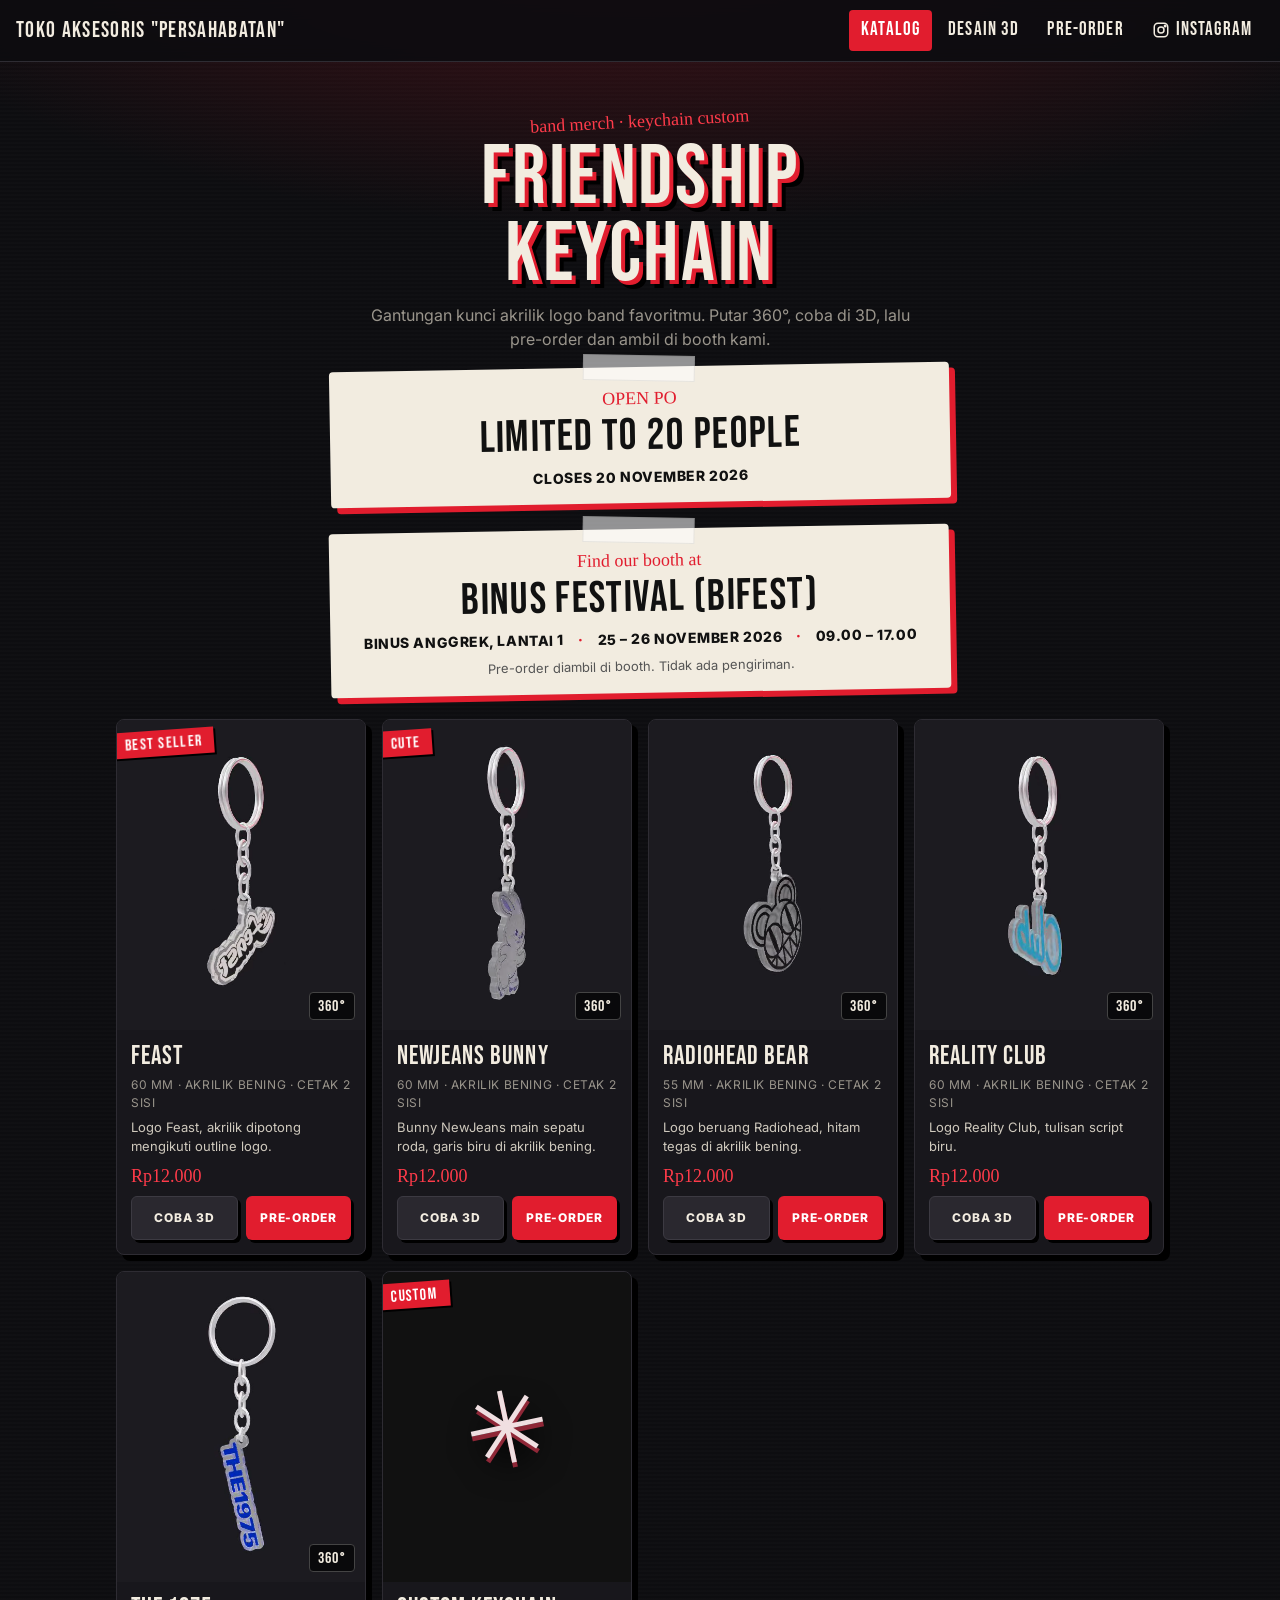
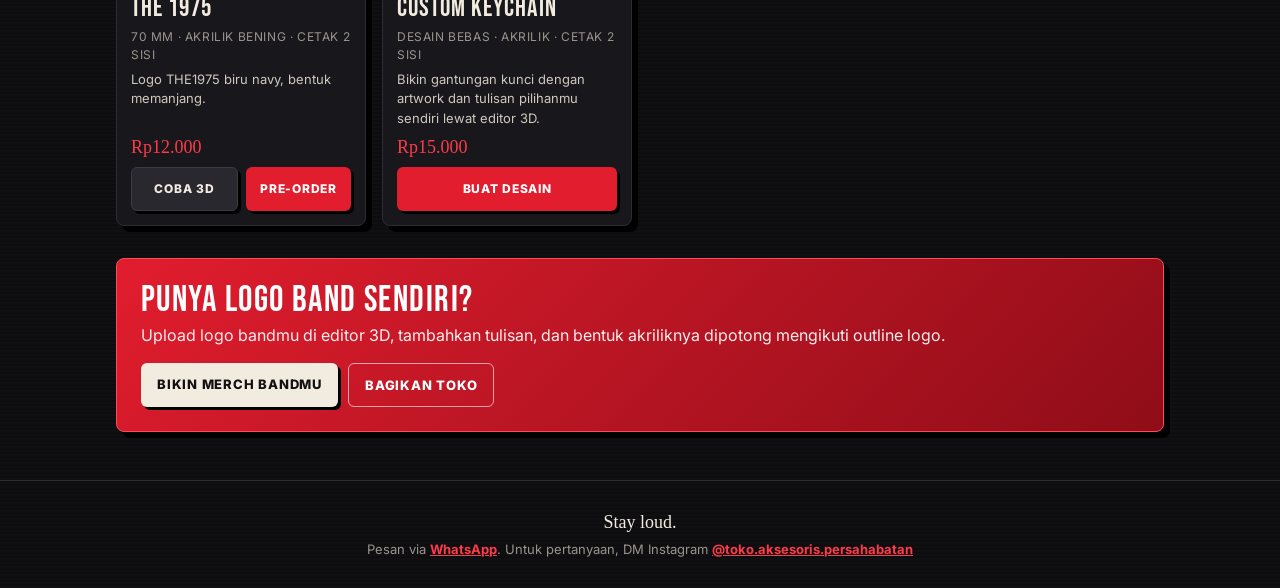
==== commit 388739ad: "Remove stray literal newline above catalog navbar" ====
--- a/index.html
+++ b/index.html
@@ -33,6 +33,12 @@
 </style>
 </head>
 <body>
+<script>
+  // Defensive cleanup for a stray literal "\\n" text node above the catalog navbar.
+  for (const node of [...document.body.childNodes]) {
+    if (node.nodeType === Node.TEXT_NODE && node.nodeValue.trim() === "\\\\n") node.remove();
+  }
+</script>
 <header class="topnav">
   <a class="brand" href="index.html"><span class="shopName"></span></a>
   <nav>
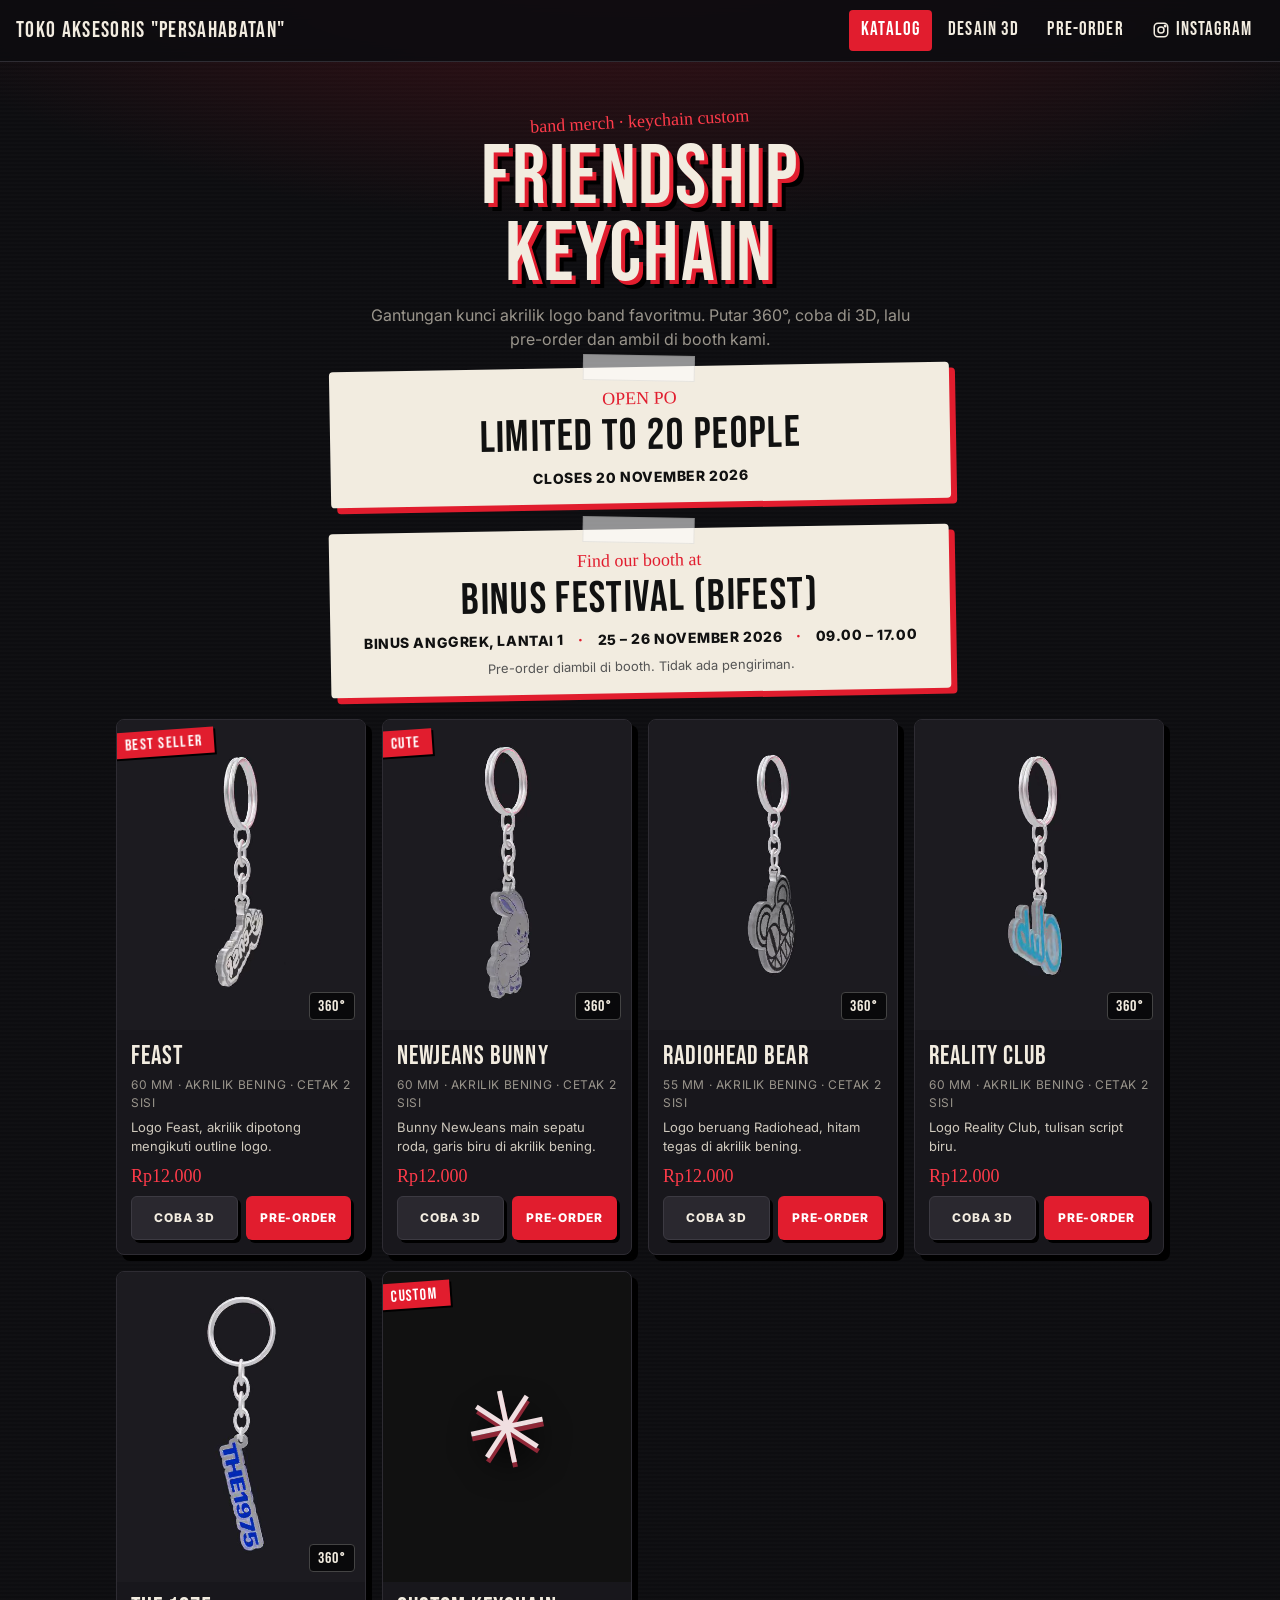
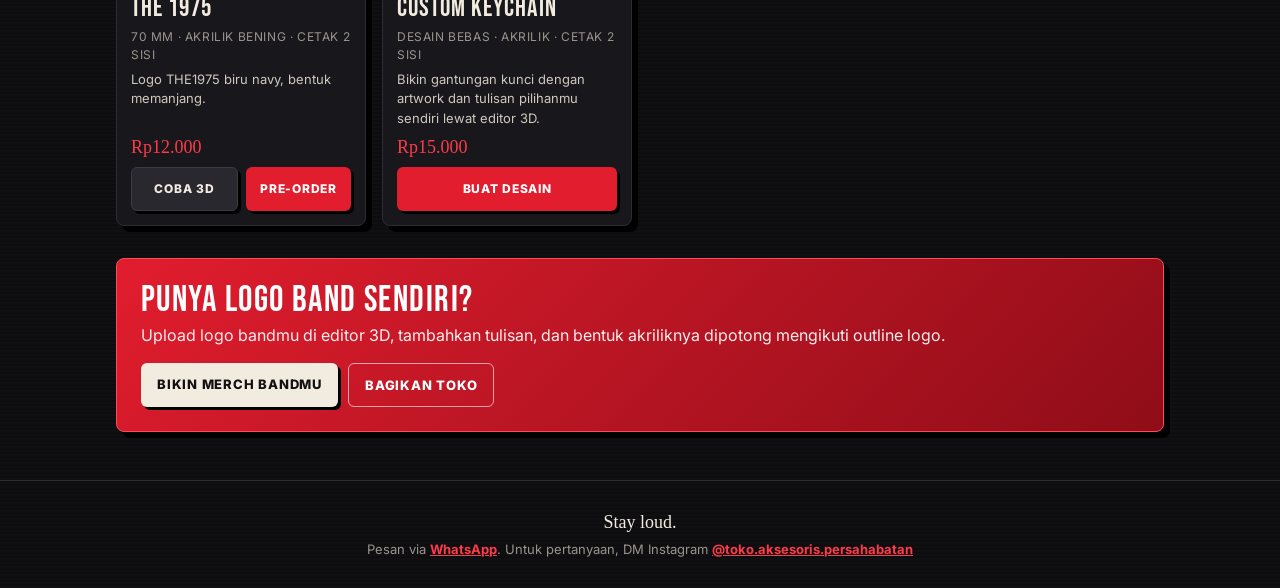
==== commit ccf002ea: "Match escaped newline cleanup" ====
--- a/index.html
+++ b/index.html
@@ -36,7 +36,7 @@
 <script>
   // Defensive cleanup for a stray literal "\\n" text node above the catalog navbar.
   for (const node of [...document.body.childNodes]) {
-    if (node.nodeType === Node.TEXT_NODE && node.nodeValue.trim() === "\\\\n") node.remove();
+    if (node.nodeType === Node.TEXT_NODE && node.nodeValue.trim() === "\\n") node.remove();
   }
 </script>
 <header class="topnav">
